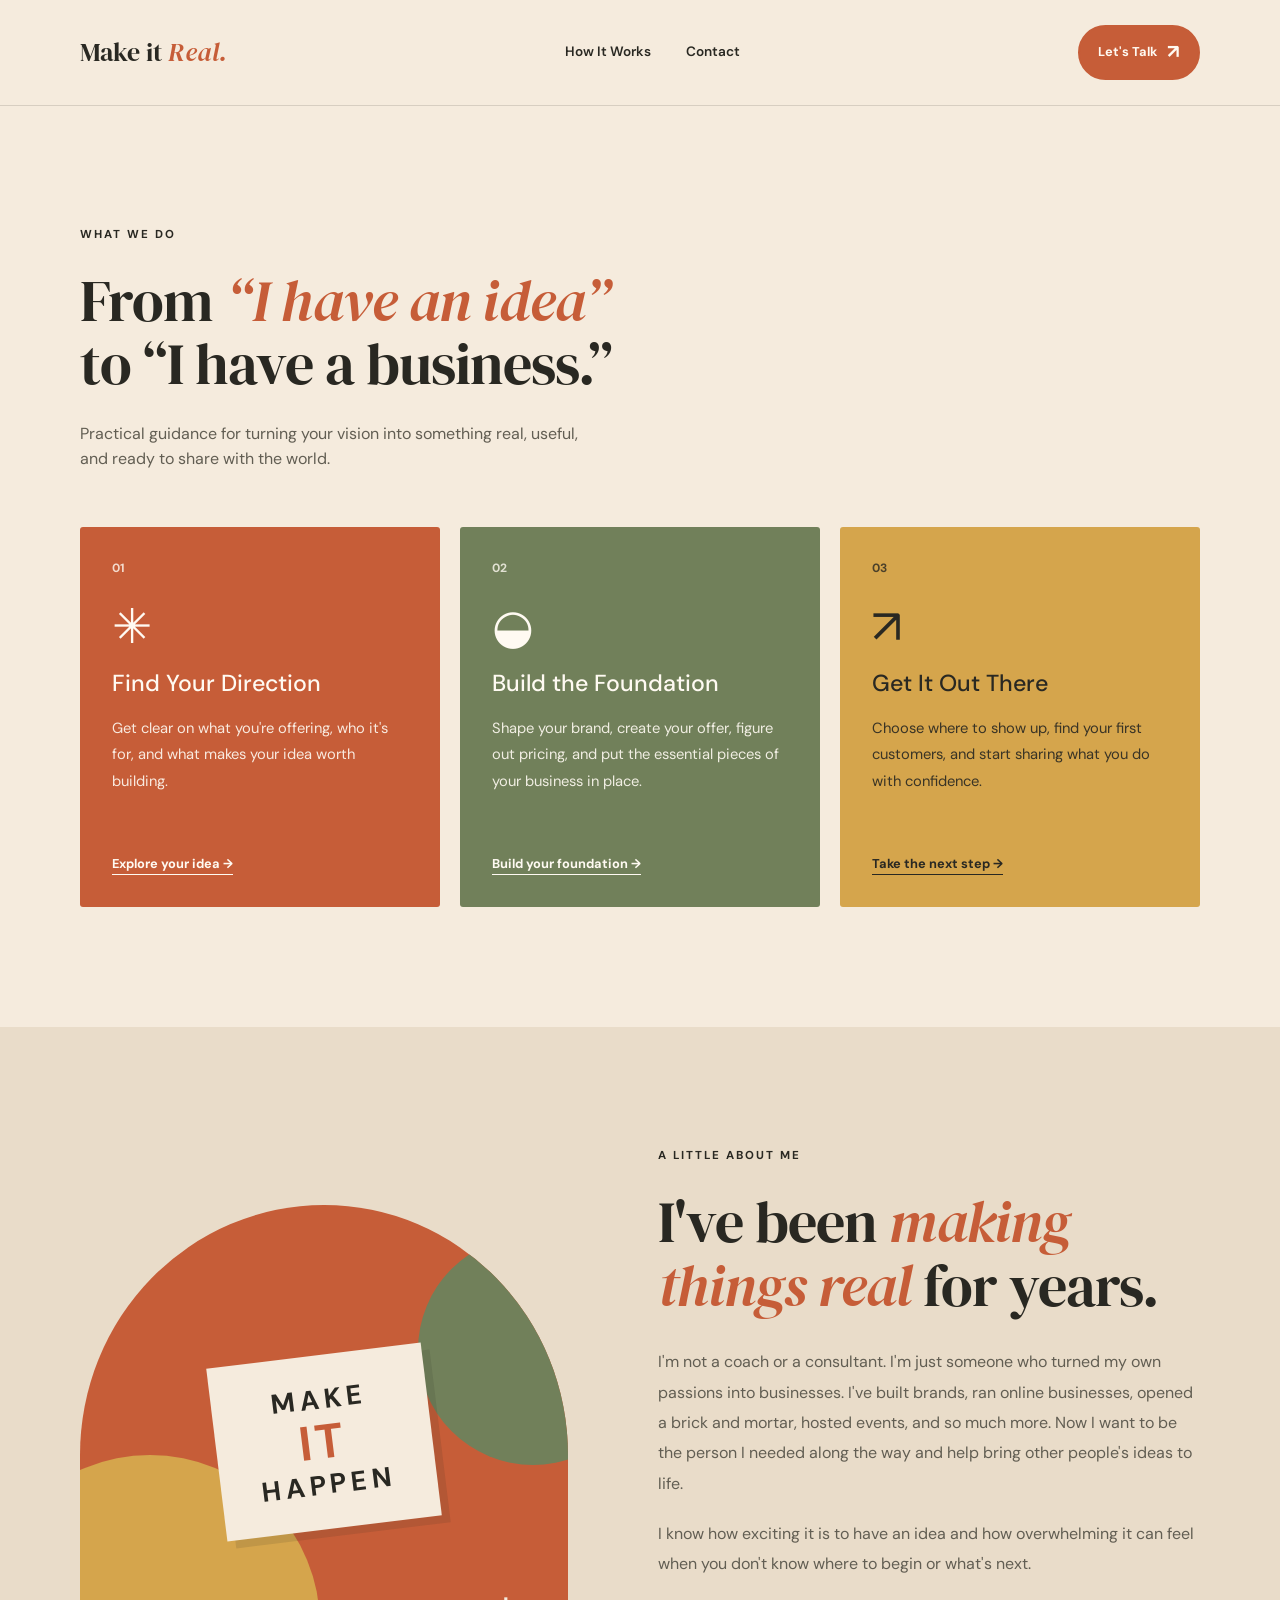
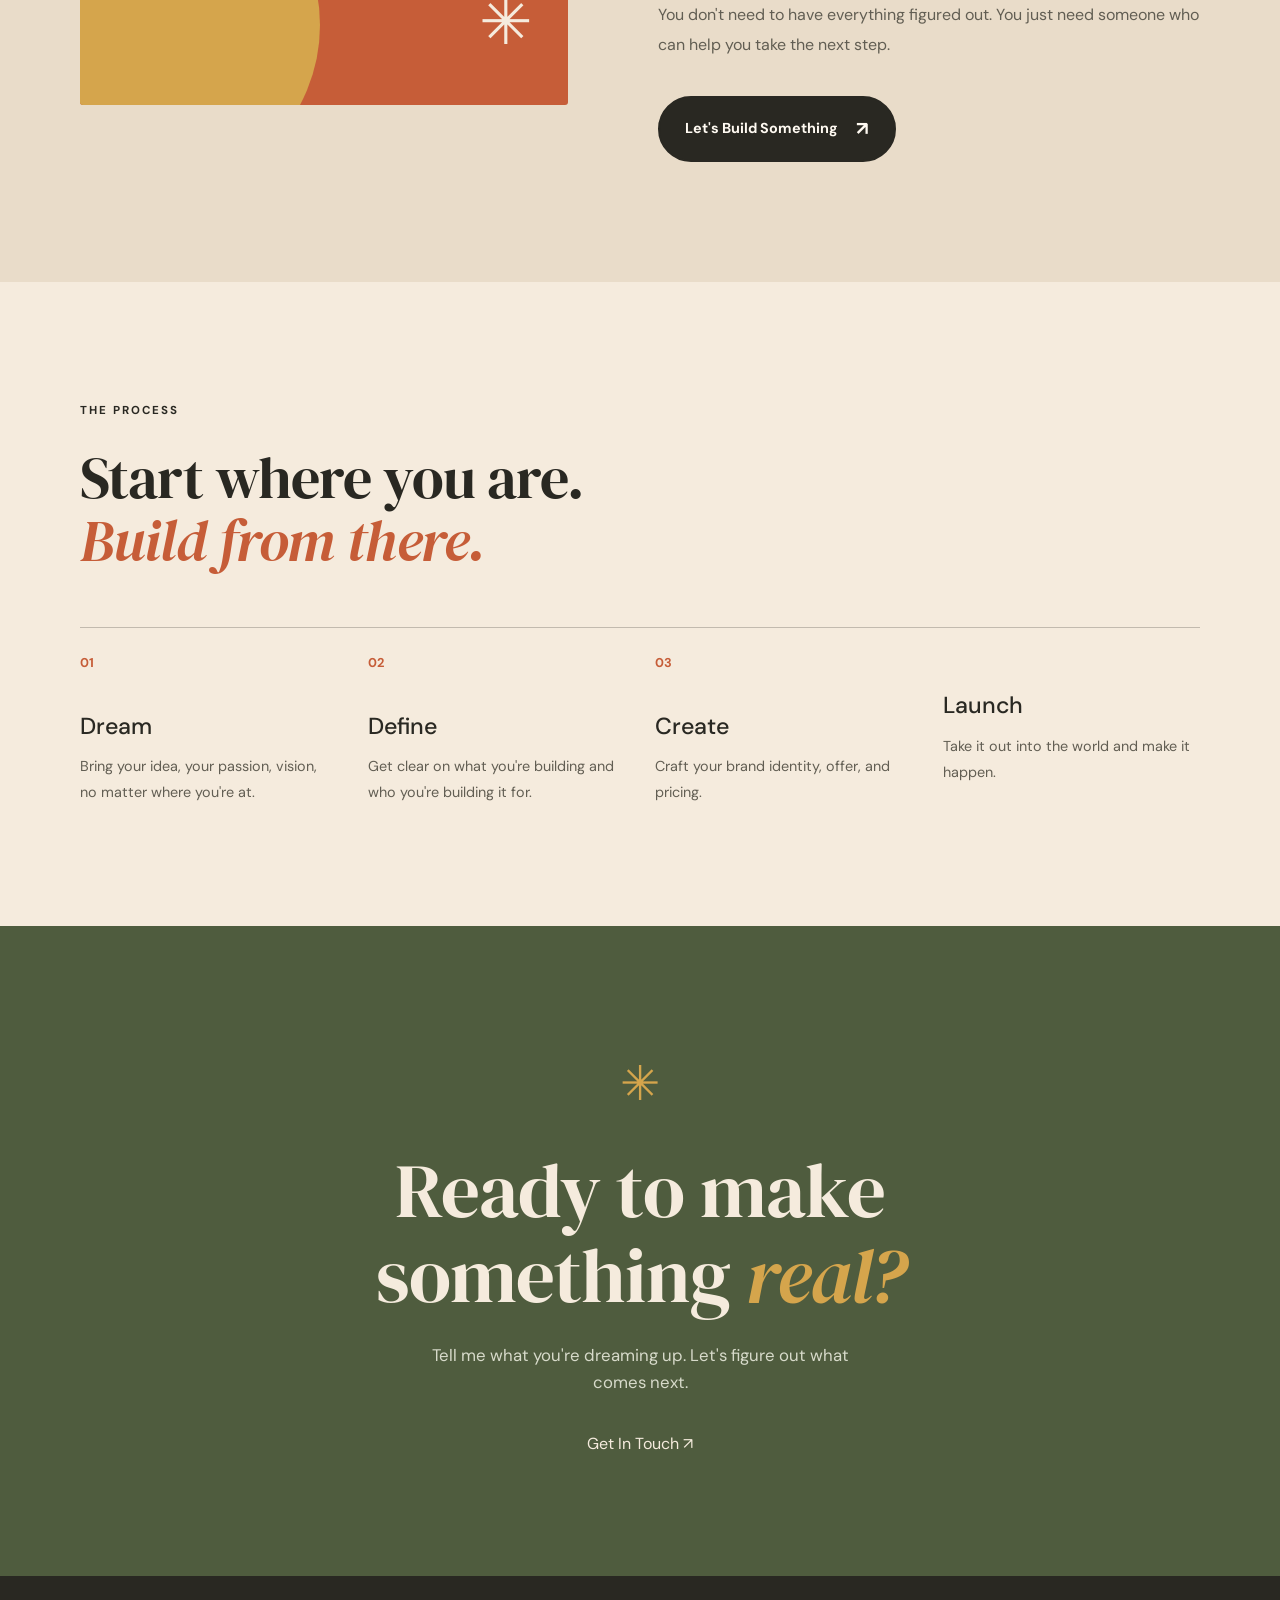
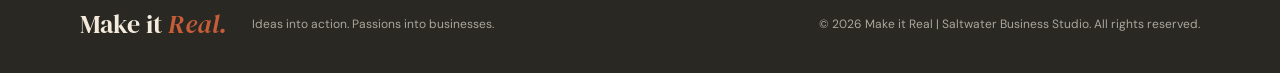
==== index.html @ bcbf2f55 "Add files via upload" ====
<!DOCTYPE html>
<html lang="en">
<head>
  <meta charset="UTF-8">
  <meta name="viewport" content="width=device-width, initial-scale=1.0">

  <title>Make it Real | Turn Your Idea Into a Business</title>

  <meta name="description" content="Make it Real helps first-time entrepreneurs turn their ideas, skills, and passions into real businesses.">

  <link rel="preconnect" href="https://fonts.googleapis.com">
  <link rel="preconnect" href="https://fonts.gstatic.com" crossorigin>

  <link href="https://fonts.googleapis.com/css2?family=DM+Sans:wght@400;500;600;700&family=DM+Serif+Display:ital@0;1&display=swap" rel="stylesheet">

  <link rel="stylesheet" href="style.css">
</head>

<body>

  <!-- Navigation -->
  <header class="site-header">
    <div class="container nav">

      <a href="#" class="logo">
        Make it <span>Real.</span>
      </a>

      <nav class="nav-links">
        <a href="#how-it-works">How It Works</a>
        <a href="quiz.html">Contact</a>
      </nav>

      <a href="quiz.html" class="button button-small">
        Let's Talk <span>↗</span>
      </a>

    </div>
  </header>


  <main>

    <!-- Hero 
    <section class="hero">
      <div class="container hero-grid">

        <div class="hero-copy">

          <div class="eyebrow">
            <span class="eyebrow-dot"></span>
            Your idea. Your business. Your next chapter.
          </div>

          <h1>
            You have the
            <em>idea.</em>
            <br>
            Let's make it real.
          </h1>

          <p class="hero-text">
            Turn your skills, passions, and big ideas into a real business
            with clarity, confidence, and a plan you can actually follow.
          </p>

          <div class="hero-buttons">
            <a href="quiz.html" class="button">
              Start Making It Real <span>↗</span>
            </a>

            <a href="#how-it-works" class="text-link">
              See how it works <span>→</span>
            </a>
          </div>

        </div>


        -- Hero graphic --
        <div class="hero-art">

          <div class="art-circle art-circle-large"></div>
          <div class="art-circle art-circle-small"></div>

          <div class="art-card art-card-top">
            <span class="art-label">IDEA</span>
            <span class="art-symbol">✳</span>
          </div>

          <div class="art-main">

            <div class="art-sun"></div>

            <div class="art-plant">
              <span class="stem"></span>
              <span class="leaf leaf-one"></span>
              <span class="leaf leaf-two"></span>
              <span class="leaf leaf-three"></span>
              <span class="leaf leaf-four"></span>
            </div>

            <div class="art-words">
              <span>MAKE</span>
              <strong>IT</strong>
              <span>REAL</span>
            </div>

            <div class="art-ground"></div>

          </div>

          <div class="art-card art-card-bottom">
            <span>SKILL</span>
            <span>✳</span>
            <span>PASSION</span>
          </div>

        </div>

      </div>
    </section>


    -- Intro --
    <section class="intro-section">
      <div class="container intro-grid">

        <div class="section-tag">THE STARTING POINT</div>

        <div class="intro-content">

          <h2>
            You don't need
            <span>another dream.</span>
            You need a way to build it.
          </h2>

          <p>
            Maybe you've been sitting on an idea for years. Maybe you have
            a skill people keep telling you to turn into a business.
            Or maybe you're just ready to stop wondering what could happen
            if you actually went for it.
          </p>

          <p>
            Make it Real is here to help you take that first step.
            And the next one, and the one after that.
          </p>

        </div>

      </div>
    </section>-->


    <!-- Services -->
    <section class="services-section" id="how-it-works">

      <div class="container">

        <div class="section-heading">
          <div class="section-tag">WHAT WE DO</div>

          <h2>
            From <em>“I have an idea”</em>
            <br>
            to “I have a business.”
          </h2>

          <p>
            Practical guidance for turning your vision into something
            real, useful, and ready to share with the world.
          </p>
        </div>


        <div class="service-grid">

          <article class="service-card service-card-orange">
            <div class="service-number">01</div>
            <div class="service-icon">✳</div>

            <h3>Find Your Direction</h3>

            <p>
              Get clear on what you're offering, who it's for, and
              what makes your idea worth building.
            </p>

            <a href="quiz.html" class="card-link">Explore your idea →</a>
          </article>


          <article class="service-card service-card-green">
            <div class="service-number">02</div>
            <div class="service-icon">◒</div>

            <h3>Build the Foundation</h3>

            <p>
              Shape your brand, create your offer, figure out pricing,
              and put the essential pieces of your business in place.
            </p>

            <a href="quiz.html" class="card-link">Build your foundation →</a>
          </article>


          <article class="service-card service-card-mustard">
            <div class="service-number">03</div>
            <div class="service-icon">↗</div>

            <h3>Get It Out There</h3>

            <p>
              Choose where to show up, find your first customers,
              and start sharing what you do with confidence.
            </p>

            <a href="quiz.html" class="card-link">Take the next step →</a>
          </article>

        </div>

      </div>

    </section>


    <!-- About -->
    <section class="about-section" id="about">

      <div class="container about-grid">

        <div class="about-art">

          <div class="about-shape about-shape-one"></div>
          <div class="about-shape about-shape-two"></div>

          <div class="about-note">
            <span>MAKE</span>
            <span>IT</span>
            <span>HAPPEN</span>
          </div>

          <div class="about-star">✳</div>

        </div>


        <div class="about-content">

          <div class="section-tag"> A LITTLE ABOUT ME</div>

          <h2>
            I've been
            <em>making things real</em>
            for years.
          </h2>

          <p>
            I'm not a coach or a consultant. I'm just someone who 
            turned my own passions into businesses. I've built brands, ran online businesses,
            opened a brick and mortar, hosted events, and so much more. 
            Now I want to be the person I needed along the way and help bring other people's
            ideas to life.
        
          </p>

          <p>
            I know how exciting it is to have an idea and how
            overwhelming it can feel when you don't know where to begin or what's next.
        
          </p>

          <p>
            You don't need to have everything figured out.
            You just need someone who can help you take the next step.
          </p>

          <a href="quiz.html" class="button button-dark">
            Let's Build Something <span>↗</span>
          </a>

        </div>

      </div>

    </section>


    <!-- Process -->
    <section class="process-section">

      <div class="container">

        <div class="section-heading process-heading">

          <div class="section-tag">THE PROCESS</div>

          <h2>
            Start where you are.
            <br>
            <em>Build from there.</em>
          </h2>

        </div>


        <div class="process-grid">

          <div class="process-item">
            <span class="process-number">01</span>
            <h3>Dream</h3>
            <p>Bring your idea, your passion, vision, no matter where you're at.</p>
          </div>

          <div class="process-item">
            <span class="process-number">02</span>
            <h3>Define</h3>
            <p>Get clear on what you're building and who you're building it for.</p>
          </div>

          <div class="process-item">
            <span class="process-number">03</span>
            <h3>Create</h3>
            <p>Craft your brand identity, offer, and pricing.</p>
          </div>

          <div class="process-item">
            <span class="process-number"></span>
            <h3>Launch</h3>
            <p>Take it out into the world and make it happen.</p>
          </div>

        </div>

      </div>

    </section>


    <!-- CTA -->
    <section class="cta-section" id="contact">

      <div class="container cta-inner">

        <div class="cta-star">✳</div>



        <h2>
          Ready to make
          <br>
          something <em>real?</em>
        </h2>

        <p>
          Tell me what you're dreaming up.
          Let's figure out what comes next.
        </p>

        <a href="quiz.html">
          Get In Touch <span>↗</span>
        </a>

      </div>

    </section>

  </main>


  <!-- Footer -->
  <footer class="site-footer">

    <div class="container footer-inner">

      <a href="#" class="logo">
        Make it <span>Real.</span>
      </a>

      <p>Ideas into action. Passions into businesses.</p>

      <p class="footer-copy">© 2026 Make it Real | Saltwater Business Studio. All rights reserved.</p>

    </div>

  </footer>


</body>
</html>
---- style.css ----
/* =========================================
   MAKE IT REAL
   Retro Modern / 70s Inspired
   ========================================= */


/* ---------- RESET ---------- */

* {
  margin: 0;
  padding: 0;
  box-sizing: border-box;
}

html {
  scroll-behavior: smooth;
}

body {
  background: #f5ebdd;
  color: #292822;
  font-family: "DM Sans", sans-serif;
  line-height: 1.6;
}

img {
  max-width: 100%;
  display: block;
}

a {
  color: inherit;
  text-decoration: none;
}

.container {
  width: min(1120px, 90%);
  margin: 0 auto;
}


/* ---------- COLORS ---------- */

:root {
  --cream: #f5ebdd;
  --cream-dark: #e9dcc9;
  --orange: #c65d38;
  --orange-dark: #9e4329;
  --olive: #71805a;
  --olive-dark: #4f5c3e;
  --mustard: #d5a54c;
  --charcoal: #292822;
  --white: #fffaf2;
}


/* ---------- TYPOGRAPHY ---------- */

h1,
h2,
h3 {
  line-height: 1.1;
  font-weight: 500;
}

h1,
h2 {
  font-family: "DM Serif Display", Georgia, serif;
}

h1 {
  font-size: clamp(3.2rem, 6vw, 5.6rem);
  letter-spacing: -2px;
}

h2 {
  font-size: clamp(2.5rem, 4.5vw, 4.2rem);
  letter-spacing: -1px;
}

h3 {
  font-size: 1.45rem;
}

em {
  color: var(--orange);
  font-style: italic;
}

p {
  font-size: 1rem;
}

.section-tag {
  font-size: 0.72rem;
  font-weight: 700;
  letter-spacing: 2px;
  text-transform: uppercase;
}


/* ---------- BUTTONS ---------- */

.button {
  display: inline-flex;
  align-items: center;
  justify-content: center;
  gap: 18px;
  padding: 16px 25px;
  background: var(--orange);
  color: var(--white);
  border: 2px solid var(--orange);
  border-radius: 100px;
  font-size: 0.9rem;
  font-weight: 700;
  transition: all 0.25s ease;
}

.button span {
  font-size: 1.2rem;
}

.button:hover {
  background: var(--orange-dark);
  border-color: var(--orange-dark);
  transform: translateY(-2px);
}

.button-small {
  padding: 10px 18px;
  gap: 10px;
  font-size: 0.8rem;
}

.button-dark {
  background: var(--charcoal);
  border-color: var(--charcoal);
}

.button-dark:hover {
  background: var(--olive-dark);
  border-color: var(--olive-dark);
}

.button-light {
  background: var(--cream);
  border-color: var(--cream);
  color: var(--charcoal);
}

.button-light:hover {
  background: var(--white);
  border-color: var(--white);
}

.text-link {
  display: inline-flex;
  gap: 10px;
  align-items: center;
  font-size: 0.9rem;
  font-weight: 700;
  border-bottom: 1px solid var(--charcoal);
  padding-bottom: 3px;
}

.text-link span {
  transition: transform 0.2s ease;
}

.text-link:hover span {
  transform: translateX(5px);
}


/* ---------- NAVIGATION ---------- */

.site-header {
  padding: 25px 0;
  border-bottom: 1px solid rgba(41, 40, 34, 0.15);
}

.nav {
  display: flex;
  align-items: center;
  justify-content: space-between;
  gap: 25px;
}

.logo {
  font-family: "DM Serif Display", Georgia, serif;
  font-size: 1.65rem;
  line-height: 1;
  white-space: nowrap;
}

.logo span {
  color: var(--orange);
  font-style: italic;
}

.nav-links {
  display: flex;
  gap: 35px;
  font-size: 0.85rem;
  font-weight: 600;
}

.nav-links a {
  transition: color 0.2s ease;
}

.nav-links a:hover {
  color: var(--orange);
}


/* ---------- HERO ---------- */

.hero {
  padding: 90px 0 100px;
  overflow: hidden;
}

.hero-grid {
  display: grid;
  grid-template-columns: 1fr 0.85fr;
  align-items: center;
  gap: 60px;
}

.eyebrow {
  display: flex;
  align-items: center;
  gap: 10px;
  margin-bottom: 25px;
  font-size: 0.72rem;
  font-weight: 700;
  letter-spacing: 0.7px;
  text-transform: uppercase;
}

.eyebrow-dot {
  width: 9px;
  height: 9px;
  background: var(--orange);
  border-radius: 50%;
}

.hero h1 {
  max-width: 650px;
  margin-bottom: 28px;
}

.hero-text {
  max-width: 470px;
  font-size: 1.1rem;
  line-height: 1.8;
  color: #625e53;
  margin-bottom: 35px;
}

.hero-buttons {
  display: flex;
  align-items: center;
  gap: 25px;
  flex-wrap: wrap;
}


/* ---------- HERO ART ---------- */

.hero-art {
  position: relative;
  min-height: 500px;
  display: flex;
  align-items: center;
  justify-content: center;
}

.art-main {
  position: relative;
  width: 330px;
  height: 390px;
  background: var(--olive);
  border-radius: 165px 165px 12px 12px;
  overflow: hidden;
  z-index: 2;
  box-shadow: 10px 12px 0 rgba(41, 40, 34, 0.06);
}

.art-sun {
  position: absolute;
  width: 185px;
  height: 185px;
  border-radius: 50%;
  background: var(--mustard);
  top: 45px;
  left: 75px;
}

.art-plant {
  position: absolute;
  bottom: 70px;
  left: 50%;
  width: 140px;
  height: 170px;
  transform: translateX(-50%);
}

.stem {
  position: absolute;
  width: 5px;
  height: 170px;
  background: var(--charcoal);
  left: 68px;
  bottom: 0;
  transform: rotate(-5deg);
}

.leaf {
  position: absolute;
  width: 75px;
  height: 40px;
  background: var(--charcoal);
  border-radius: 100% 0 100% 0;
}

.leaf-one {
  left: 65px;
  top: 65px;
  transform: rotate(-35deg);
}

.leaf-two {
  left: 5px;
  top: 85px;
  transform: rotate(25deg);
}

.leaf-three {
  left: 65px;
  top: 5px;
  transform: rotate(-45deg);
}

.leaf-four {
  left: 15px;
  top: 30px;
  transform: rotate(30deg);
}

.art-words {
  position: absolute;
  z-index: 3;
  bottom: 30px;
  left: 0;
  width: 100%;
  display: flex;
  flex-direction: column;
  align-items: center;
  font-family: "DM Sans", sans-serif;
  font-size: 1.5rem;
  line-height: 1.05;
  letter-spacing: 7px;
  font-weight: 700;
  color: var(--cream);
}

.art-words strong {
  font-size: 3.2rem;
  letter-spacing: 2px;
  font-weight: 700;
}

.art-ground {
  position: absolute;
  bottom: 0;
  left: 0;
  width: 100%;
  height: 25px;
  background: var(--orange);
}

.art-circle {
  position: absolute;
  border-radius: 50%;
}

.art-circle-large {
  width: 430px;
  height: 430px;
  border: 1px solid rgba(41, 40, 34, 0.2);
  top: 20px;
  left: 50%;
  transform: translateX(-50%);
}

.art-circle-small {
  width: 50px;
  height: 50px;
  background: var(--orange);
  right: 10px;
  top: 70px;
  z-index: 4;
}

.art-card {
  position: absolute;
  z-index: 5;
  background: var(--cream);
  border: 1px solid rgba(41, 40, 34, 0.2);
  padding: 14px 18px;
  font-size: 0.65rem;
  font-weight: 700;
  letter-spacing: 2px;
  display: flex;
  gap: 25px;
  align-items: center;
  box-shadow: 5px 5px 0 rgba(41, 40, 34, 0.08);
}

.art-card-top {
  top: 40px;
  left: 0;
  transform: rotate(-8deg);
}

.art-card-bottom {
  bottom: 30px;
  right: -10px;
  transform: rotate(7deg);
  gap: 14px;
}

.art-symbol {
  font-size: 1.1rem;
  color: var(--orange);
}


/* ---------- INTRO ---------- */

.intro-section {
  padding: 110px 0;
  background: var(--cream-dark);
}

.intro-grid {
  display: grid;
  grid-template-columns: 0.65fr 1fr;
  gap: 70px;
}

.intro-content {
  max-width: 700px;
}

.intro-content h2 {
  margin-bottom: 35px;
}

.intro-content h2 span {
  color: var(--olive-dark);
  font-style: italic;
}

.intro-content p {
  max-width: 590px;
  margin-bottom: 20px;
  color: #625e53;
  line-height: 1.9;
}


/* ---------- SERVICES ---------- */

.services-section {
  padding: 120px 0;
}

.section-heading {
  max-width: 680px;
  margin-bottom: 55px;
}

.section-heading .section-tag {
  margin-bottom: 25px;
}

.section-heading h2 {
  margin-bottom: 25px;
}

.section-heading p {
  color: #625e53;
  max-width: 500px;
}

.service-grid {
  display: grid;
  grid-template-columns: repeat(3, 1fr);
  gap: 20px;
}

.service-card {
  padding: 32px;
  min-height: 380px;
  display: flex;
  flex-direction: column;
  border-radius: 3px;
}

.service-card-orange {
  background: var(--orange);
  color: var(--white);
}

.service-card-green {
  background: var(--olive);
  color: var(--white);
}

.service-card-mustard {
  background: var(--mustard);
  color: var(--charcoal);
}

.service-number {
  font-size: 0.75rem;
  font-weight: 700;
  opacity: 0.8;
}

.service-icon {
  font-size: 3rem;
  margin: 25px 0 20px;
  line-height: 1;
}

.service-card h3 {
  margin-bottom: 18px;
}

.service-card p {
  font-size: 0.92rem;
  line-height: 1.8;
  opacity: 0.9;
}

.card-link {
  margin-top: auto;
  padding-top: 30px;
  font-size: 0.8rem;
  font-weight: 700;
  border-bottom: 1px solid currentColor;
  width: fit-content;
}


/* ---------- ABOUT ---------- */

.about-section {
  padding: 120px 0;
  background: var(--cream-dark);
}

.about-grid {
  display: grid;
  grid-template-columns: 0.9fr 1fr;
  align-items: center;
  gap: 90px;
}

.about-art {
  position: relative;
  height: 500px;
  background: var(--orange);
  overflow: hidden;
  border-radius: 50% 50% 3px 3px;
}

.about-shape {
  position: absolute;
  border-radius: 50%;
}

.about-shape-one {
  width: 340px;
  height: 340px;
  background: var(--mustard);
  left: -100px;
  bottom: -90px;
}

.about-shape-two {
  width: 230px;
  height: 230px;
  background: var(--olive);
  right: -80px;
  top: 30px;
}

.about-note {
  position: absolute;
  z-index: 2;
  top: 150px;
  left: 50%;
  transform: translateX(-50%) rotate(-7deg);
  display: flex;
  flex-direction: column;
  align-items: center;
  background: var(--cream);
  padding: 28px 40px;
  color: var(--charcoal);
  font-weight: 700;
  font-size: 1.7rem;
  letter-spacing: 5px;
  line-height: 1.15;
  box-shadow: 8px 8px 0 rgba(41, 40, 34, 0.12);
}

.about-note span:nth-child(2) {
  color: var(--orange);
  font-size: 3rem;
}

.about-star {
  position: absolute;
  bottom: 30px;
  right: 35px;
  font-size: 4rem;
  color: var(--cream);
}

.about-content h2 {
  margin: 25px 0 30px;
}

.about-content p {
  color: #625e53;
  margin-bottom: 20px;
  line-height: 1.9;
}

.about-content .button {
  margin-top: 15px;
}


/* ---------- PROCESS ---------- */

.process-section {
  padding: 120px 0;
}

.process-heading {
  max-width: 750px;
}

.process-grid {
  display: grid;
  grid-template-columns: repeat(4, 1fr);
  gap: 30px;
  border-top: 1px solid rgba(41, 40, 34, 0.25);
}

.process-item {
  padding-top: 25px;
}

.process-number {
  display: block;
  font-size: 0.8rem;
  color: var(--orange);
  font-weight: 700;
  margin-bottom: 40px;
}

.process-item h3 {
  margin-bottom: 15px;
}

.process-item p {
  color: #625e53;
  font-size: 0.9rem;
  line-height: 1.8;
}


/* ---------- CTA ---------- */

.cta-section {
  background: var(--olive-dark);
  color: var(--cream);
  padding: 120px 0;
  text-align: center;
}

.cta-inner {
  display: flex;
  flex-direction: column;
  align-items: center;
}

.cta-star {
  color: var(--mustard);
  font-size: 3rem;
  margin-bottom: 25px;
}

.cta-tag {
  margin-bottom: 25px;
}

.cta-section h2 {
  font-size: clamp(3rem, 6vw, 5.5rem);
  margin-bottom: 25px;
}

.cta-section h2 em {
  color: var(--mustard);
}

.cta-section p {
  max-width: 430px;
  margin-bottom: 35px;
  color: #d7daca;
  font-size: 1.05rem;
}


/* ---------- FOOTER ---------- */

.site-footer {
  background: var(--charcoal);
  color: var(--cream);
  padding: 35px 0;
}

.footer-inner {
  display: flex;
  align-items: center;
  justify-content: space-between;
  gap: 25px;
  flex-wrap: wrap;
}

.footer-inner p {
  font-size: 0.75rem;
  color: #aaa79d;
}

.footer-copy {
  margin-left: auto;
}


/* ---------- RESPONSIVE ---------- */

@media (max-width: 900px) {

  .hero-grid {
    grid-template-columns: 1fr;
    gap: 50px;
  }

  .hero-copy {
    max-width: 650px;
  }

  .hero-art {
    max-width: 550px;
    width: 100%;
    margin: 0 auto;
  }

  .intro-grid {
    grid-template-columns: 1fr;
    gap: 30px;
  }

  .service-grid {
    grid-template-columns: 1fr;
  }

  .service-card {
    min-height: 300px;
  }

  .about-grid {
    grid-template-columns: 1fr;
    gap: 55px;
  }

  .about-art {
    max-width: 500px;
    width: 100%;
  }

  .process-grid {
    grid-template-columns: repeat(2, 1fr);
    row-gap: 50px;
  }

}

@media (max-width: 600px) {

  .container {
    width: 88%;
  }

  .site-header {
    padding: 20px 0;
  }

  .nav-links {
    display: none;
  }

  .nav .button {
    padding: 10px 15px;
  }

  .hero {
    padding: 65px 0 70px;
  }

  h1 {
    font-size: clamp(3rem, 13vw, 4.5rem);
    letter-spacing: -1px;
  }

  h2 {
    font-size: 2.8rem;
  }

  .hero-text {
    font-size: 1rem;
  }

  .hero-art {
    min-height: 390px;
    transform: scale(0.85);
    transform-origin: center;
    margin: -25px auto;
  }

  .art-main {
    width: 290px;
    height: 350px;
  }

  .art-circle-large {
    width: 370px;
    height: 370px;
  }

  .art-card-bottom {
    right: -15px;
  }

  .intro-section,
  .services-section,
  .about-section,
  .process-section,
  .cta-section {
    padding: 75px 0;
  }

  .service-card {
    min-height: 330px;
    padding: 28px;
  }

  .about-art {
    height: 400px;
  }

  .about-note {
    font-size: 1.4rem;
  }

  .about-note span:nth-child(2) {
    font-size: 2.5rem;
  }

  .process-grid {
    grid-template-columns: 1fr;
    gap: 0;
  }

  .process-item {
    padding: 25px 0;
    border-bottom: 1px solid rgba(41, 40, 34, 0.2);
  }

  .process-number {
    margin-bottom: 20px;
  }

  .cta-section h2 {
    font-size: 3.2rem;
  }

  .footer-inner {
    flex-direction: column;
    align-items: flex-start;
  }

  .footer-copy {
    margin-left: 0;
  }

}/* =========================================
   BUSINESS DISCOVERY / QUIZ
   ========================================= */

.discovery-section {
  background: var(--cream);
  padding: 130px 0;
  position: relative;
  overflow: hidden;
}

/* Decorative background circle */

.discovery-section::before {
  content: "";
  position: absolute;
  width: 500px;
  height: 500px;
  border: 1px solid rgba(41, 40, 34, 0.1);
  border-radius: 50%;
  top: 80px;
  right: -250px;
  pointer-events: none;
}

.discovery-container {
  position: relative;
  z-index: 1;
}

/* ---------- INTRO ---------- */

.discovery-intro {
  max-width: 720px;
  margin: 0 auto 80px;
  text-align: center;
}

.discovery-intro .section-tag {
  margin-bottom: 25px;
}

.discovery-intro h2 {
  font-size: clamp(3rem, 6vw, 5rem);
  margin-bottom: 25px;
}

.discovery-intro h2 em {
  color: var(--orange);
}

.discovery-intro > p {
  max-width: 600px;
  margin: 0 auto;
  color: #625e53;
  line-height: 1.9;
  font-size: 1.05rem;
}

.discovery-note {
  display: inline-flex;
  align-items: center;
  gap: 10px;
  margin-top: 28px;
  padding: 9px 16px;
  background: var(--cream-dark);
  border-radius: 100px;
  font-size: 0.72rem;
  font-weight: 700;
  letter-spacing: 0.5px;
}

.note-star {
  color: var(--orange);
  font-size: 1rem;
}


/* ---------- FORM ---------- */

.discovery-form {
  max-width: 900px;
  margin: 0 auto;
}


/* ---------- QUESTION BLOCK ---------- */

.question-block {
  position: relative;
  display: grid;
  grid-template-columns: 65px 1fr;
  gap: 30px;
  padding: 55px 0;
  border-top: 1px solid rgba(41, 40, 34, 0.16);
}

.question-block-alt {
  background: transparent;
}

.question-number {
  width: 44px;
  height: 44px;
  display: flex;
  align-items: center;
  justify-content: center;
  border: 1px solid rgba(41, 40, 34, 0.25);
  border-radius: 50%;
  font-size: 0.7rem;
  font-weight: 700;
  color: var(--orange);
}

.question-content {
  max-width: 760px;
}

.question-title {
  display: block;
  font-family: "DM Serif Display", Georgia, serif;
  font-size: clamp(1.8rem, 3vw, 2.5rem);
  line-height: 1.15;
  margin-bottom: 9px;
}

.question-subtitle {
  color: #777268;
  font-size: 0.88rem;
  margin-bottom: 27px;
}


/* ---------- CHOICE CARDS ---------- */

.choice-grid {
  display: grid;
  grid-template-columns: repeat(3, 1fr);
  gap: 12px;
}

.choice-card {
  position: relative;
  display: flex;
  flex-direction: column;
  align-items: flex-start;
  justify-content: space-between;
  min-height: 135px;
  padding: 18px;
  background: var(--white);
  border: 1px solid rgba(41, 40, 34, 0.15);
  cursor: pointer;
  transition:
    transform 0.2s ease,
    border-color 0.2s ease,
    background 0.2s ease,
    box-shadow 0.2s ease;
}

.choice-card:hover {
  transform: translateY(-3px);
  border-color: var(--orange);
  box-shadow: 4px 5px 0 rgba(41, 40, 34, 0.08);
}

.choice-card input {
  position: absolute;
  opacity: 0;
  pointer-events: none;
}

.choice-card:has(input:checked) {
  background: var(--orange);
  border-color: var(--orange);
  color: var(--white);
  transform: translateY(-3px);
  box-shadow: 5px 6px 0 rgba(41, 40, 34, 0.12);
}

.choice-icon {
  font-size: 1.6rem;
  color: var(--orange);
  line-height: 1;
}

.choice-card:has(input:checked) .choice-icon {
  color: var(--cream);
}

.choice-text {
  font-size: 0.85rem;
  font-weight: 700;
  line-height: 1.3;
}


/* ---------- TEXT INPUTS ---------- */

.discovery-input,
.discovery-textarea {
  width: 100%;
  border: none;
  border-bottom: 2px solid rgba(41, 40, 34, 0.25);
  background: transparent;
  color: var(--charcoal);
  font-family: "DM Sans", sans-serif;
  font-size: 1rem;
  outline: none;
  transition: border-color 0.2s ease;
}

.discovery-input {
  padding: 15px 2px;
}

.discovery-textarea {
  resize: vertical;
  min-height: 150px;
  padding: 18px 20px;
  background: var(--white);
  border: 1px solid rgba(41, 40, 34, 0.15);
  line-height: 1.7;
}

.discovery-input:focus {
  border-color: var(--orange);
}

.discovery-textarea:focus {
  border-color: var(--orange);
  outline: none;
}

.discovery-input::placeholder,
.discovery-textarea::placeholder {
  color: #aaa398;
}


/* ---------- VISION QUESTION ---------- */

.vision-block {
  background: var(--olive-dark);
  color: var(--cream);
  padding: 55px 40px;
  margin: 25px -40px;
  border: none;
}

.vision-block .question-number {
  border-color: rgba(245, 235, 221, 0.4);
  color: var(--mustard);
}

.vision-block .question-subtitle {
  color: #d0d3c3;
}

.vision-block .discovery-textarea {
  background: rgba(245, 235, 221, 0.08);
  border-color: rgba(245, 235, 221, 0.25);
  color: var(--cream);
}

.vision-block .discovery-textarea::placeholder {
  color: #aeb2a0;
}

.vision-block .discovery-textarea:focus {
  border-color: var(--mustard);
}


/* ---------- STAGE OPTIONS ---------- */

.stage-options {
  display: flex;
  flex-wrap: wrap;
  gap: 10px;
}

.stage-option {
  position: relative;
  cursor: pointer;
}

.stage-option input {
  position: absolute;
  opacity: 0;
  pointer-events: none;
}

.stage-option span {
  display: block;
  padding: 13px 18px;
  background: var(--cream-dark);
  border: 1px solid transparent;
  border-radius: 100px;
  font-size: 0.8rem;
  font-weight: 600;
  transition: all 0.2s ease;
}

.stage-option:hover span {
  border-color: var(--orange);
}

.stage-option:has(input:checked) span {
  background: var(--orange);
  color: var(--white);
  border-color: var(--orange);
}


/* ---------- CHALLENGES ---------- */

.challenge-grid {
  display: grid;
  grid-template-columns: repeat(2, 1fr);
  gap: 10px;
}

.challenge-card {
  position: relative;
  cursor: pointer;
}

.challenge-card input {
  position: absolute;
  opacity: 0;
  pointer-events: none;
}

.challenge-card span {
  display: block;
  padding: 17px 18px;
  background: var(--cream-dark);
  border: 1px solid transparent;
  font-size: 0.82rem;
  font-weight: 600;
  transition: all 0.2s ease;
}

.challenge-card:hover span {
  border-color: var(--orange);
}

.challenge-card:has(input:checked) span {
  background: var(--mustard);
  border-color: var(--mustard);
  color: var(--charcoal);
}


/* ---------- FINAL QUESTION ---------- */

.final-question {
  padding-bottom: 75px;
}

.big-question {
  display: inline-block;
  margin: 8px 0 15px;
  padding: 9px 16px;
  background: var(--orange);
  color: var(--white);
  font-family: "DM Serif Display", Georgia, serif;
  font-size: clamp(1.5rem, 3vw, 2.3rem);
  transform: rotate(-1deg);
}


/* ---------- CONTACT BLOCK ---------- */

.contact-block {
  display: grid;
  grid-template-columns: 1fr 1fr;
  gap: 55px;
  padding: 55px 0;
  border-top: 1px solid rgba(41, 40, 34, 0.16);
  border-bottom: 1px solid rgba(41, 40, 34, 0.16);
}

.contact-copy h3 {
  font-family: "DM Serif Display", Georgia, serif;
  font-size: 2rem;
  margin: 12px 0 8px;
}

.contact-copy p {
  color: #777268;
  font-size: 0.88rem;
  max-width: 330px;
}

.contact-fields {
  display: flex;
  flex-direction: column;
  gap: 20px;
}


/* ---------- SUBMIT ---------- */

.discovery-submit {
  width: 100%;
  margin-top: 45px;
  padding: 23px 30px;
  display: flex;
  align-items: center;
  justify-content: space-between;
  border: none;
  background: var(--orange);
  color: var(--white);
  font-family: "DM Sans", sans-serif;
  font-size: 1rem;
  font-weight: 700;
  cursor: pointer;
  transition: all 0.25s ease;
}

.discovery-submit:hover {
  background: var(--orange-dark);
  padding-left: 35px;
  padding-right: 35px;
}

.submit-arrow {
  font-size: 1.5rem;
}

.form-footnote {
  text-align: center;
  color: #8a8479;
  font-size: 0.72rem;
  margin-top: 18px;
}


/* ---------- MOBILE ---------- */

@media (max-width: 700px) {

  .discovery-section {
    padding: 85px 0;
  }

  .discovery-intro {
    margin-bottom: 55px;
  }

  .question-block {
    grid-template-columns: 42px 1fr;
    gap: 18px;
    padding: 45px 0;
  }

  .question-number {
    width: 36px;
    height: 36px;
    font-size: 0.65rem;
  }

  .choice-grid {
    grid-template-columns: repeat(2, 1fr);
  }

  .choice-card {
    min-height: 115px;
    padding: 15px;
  }

  .vision-block {
    padding: 45px 20px;
    margin: 20px -20px;
  }

  .challenge-grid {
    grid-template-columns: 1fr;
  }

  .contact-block {
    grid-template-columns: 1fr;
    gap: 30px;
  }

  .big-question {
    font-size: 1.5rem;
  }

}

@media (max-width: 450px) {

  .choice-grid {
    grid-template-columns: 1fr;
  }

  .choice-card {
    min-height: 90px;
  }

  .question-block {
    grid-template-columns: 1fr;
    gap: 18px;
  }

  .question-number {
    width: 34px;
    height: 34px;
  }

  .stage-options {
    flex-direction: column;
    align-items: stretch;
  }

  .stage-option span {
    text-align: center;
  }

}
/* =========================================
   QUIZ PAGE
   ========================================= */

.quiz-page {
  background: var(--cream);
}

.quiz-hero {
  padding: 100px 0 85px;
  text-align: center;
  position: relative;
  overflow: hidden;
}

.quiz-hero::before {
  content: "";
  position: absolute;
  width: 420px;
  height: 420px;
  border: 1px solid rgba(41, 40, 34, 0.12);
  border-radius: 50%;
  top: -250px;
  left: -180px;
}

.quiz-hero::after {
  content: "✳";
  position: absolute;
  right: 9%;
  top: 90px;
  color: var(--mustard);
  font-size: 3rem;
}

.quiz-hero-inner {
  position: relative;
  z-index: 1;
  max-width: 760px;
}

.quiz-hero .section-tag {
  margin-bottom: 25px;
}

.quiz-hero h1 {
  font-size: clamp(3.5rem, 7vw, 6rem);
  margin-bottom: 25px;
}

.quiz-hero h1 em {
  color: var(--orange);
}

.quiz-hero p {
  max-width: 650px;
  margin: 0 auto;
  color: #625e53;
  font-size: 1.08rem;
  line-height: 1.9;
}

.quiz-note {
  display: inline-flex;
  align-items: center;
  gap: 10px;
  margin-top: 30px;
  padding: 10px 18px;
  background: var(--cream-dark);
  border-radius: 100px;
  color: #625e53;
  font-size: 0.75rem;
  font-weight: 600;
}

.quiz-note span {
  color: var(--orange);
  font-size: 1.1rem;
}

.quiz-discovery {
  padding-top: 30px;
}

.quiz-page .site-header {
  background: rgba(245, 235, 221, 0.9);
}

@media (max-width: 700px) {

  .quiz-hero {
    padding: 70px 0 55px;
  }

  .quiz-hero::after {
    right: 5%;
    top: 40px;
    font-size: 2rem;
  }

  .quiz-hero h1 {
    font-size: 3.5rem;
  }

}

.form-success {
  text-align: center;
  padding: 80px 30px;
  max-width: 650px;
  margin: 0 auto;
}

.success-star {
  color: var(--mustard);
  font-size: 3rem;
  margin-bottom: 20px;
}

.form-success h2 {
  font-size: clamp(2.5rem, 5vw, 4rem);
  margin: 15px 0 20px;
}

.form-success p {
  color: #625e53;
  font-size: 1.05rem;
  line-height: 1.8;
  max-width: 500px;
  margin: 0 auto;
}

.discovery-submit:disabled {
  opacity: 0.7;
  cursor: wait;
}
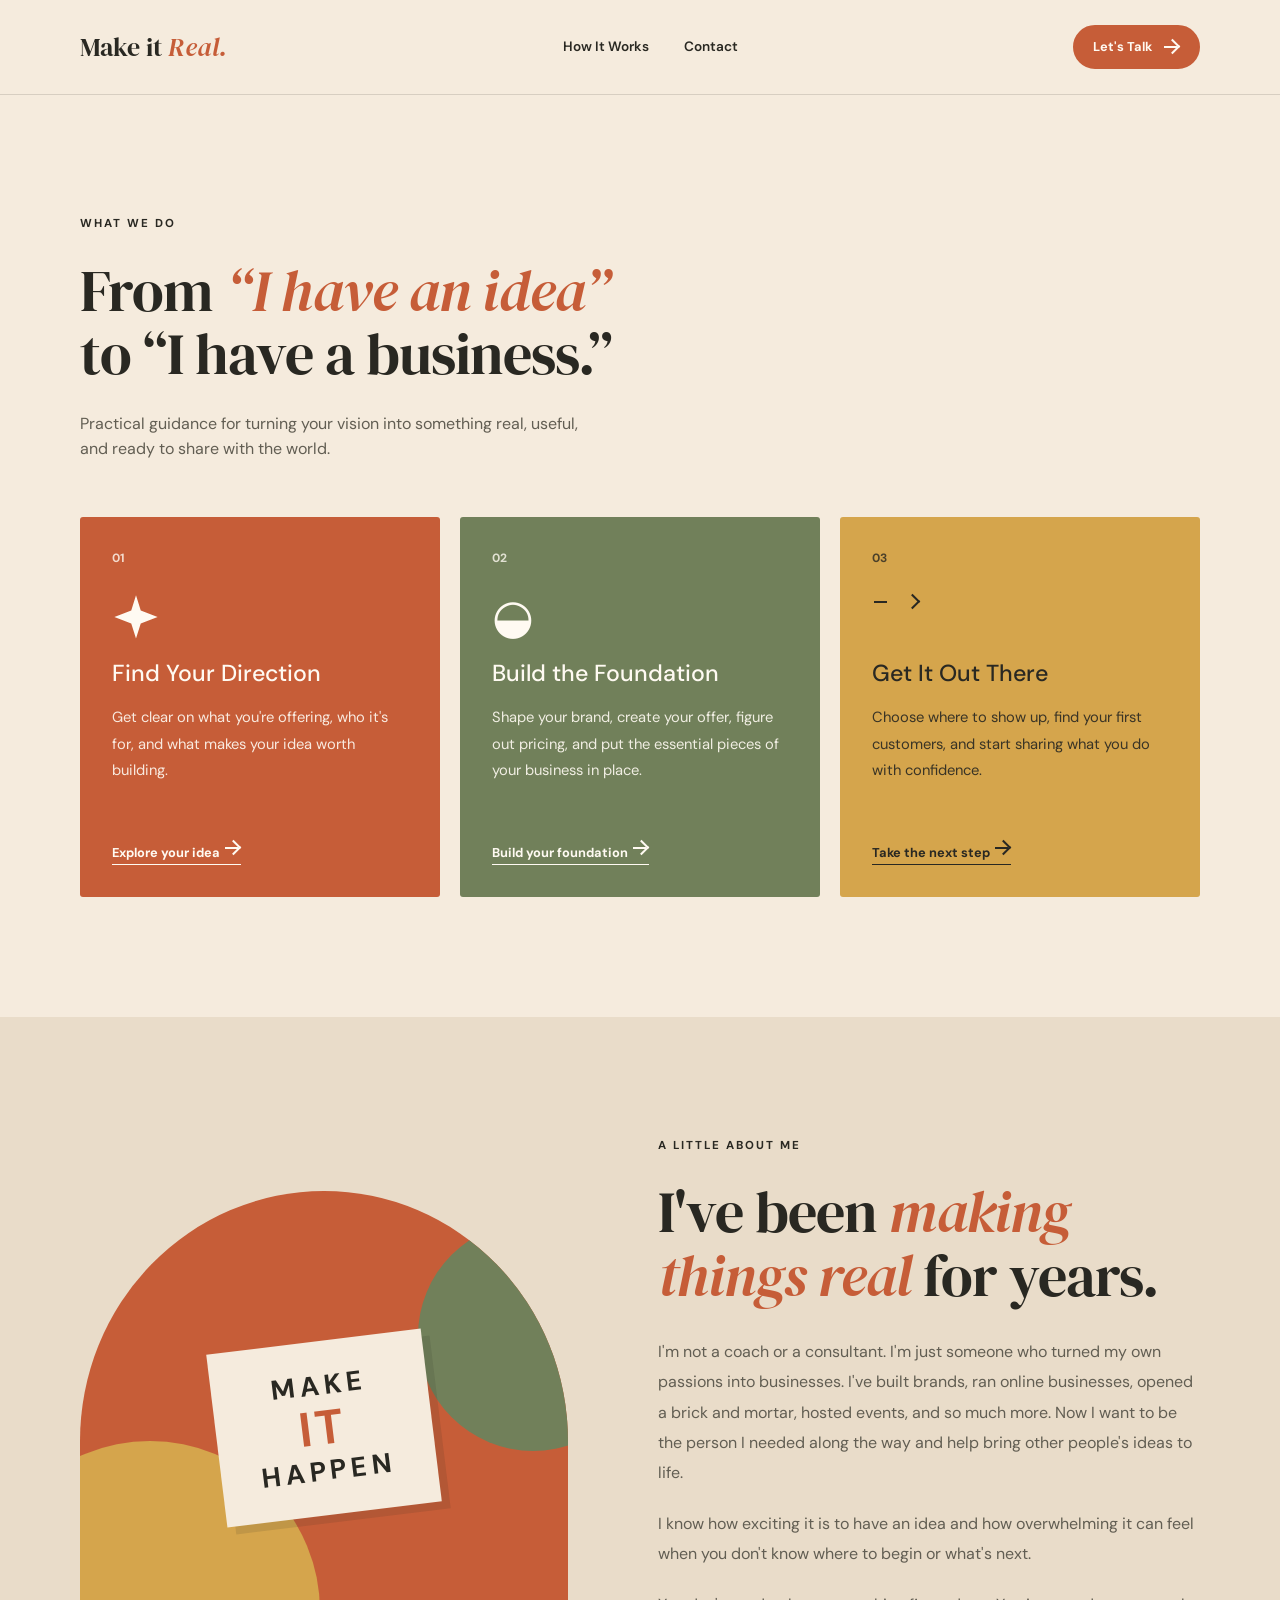
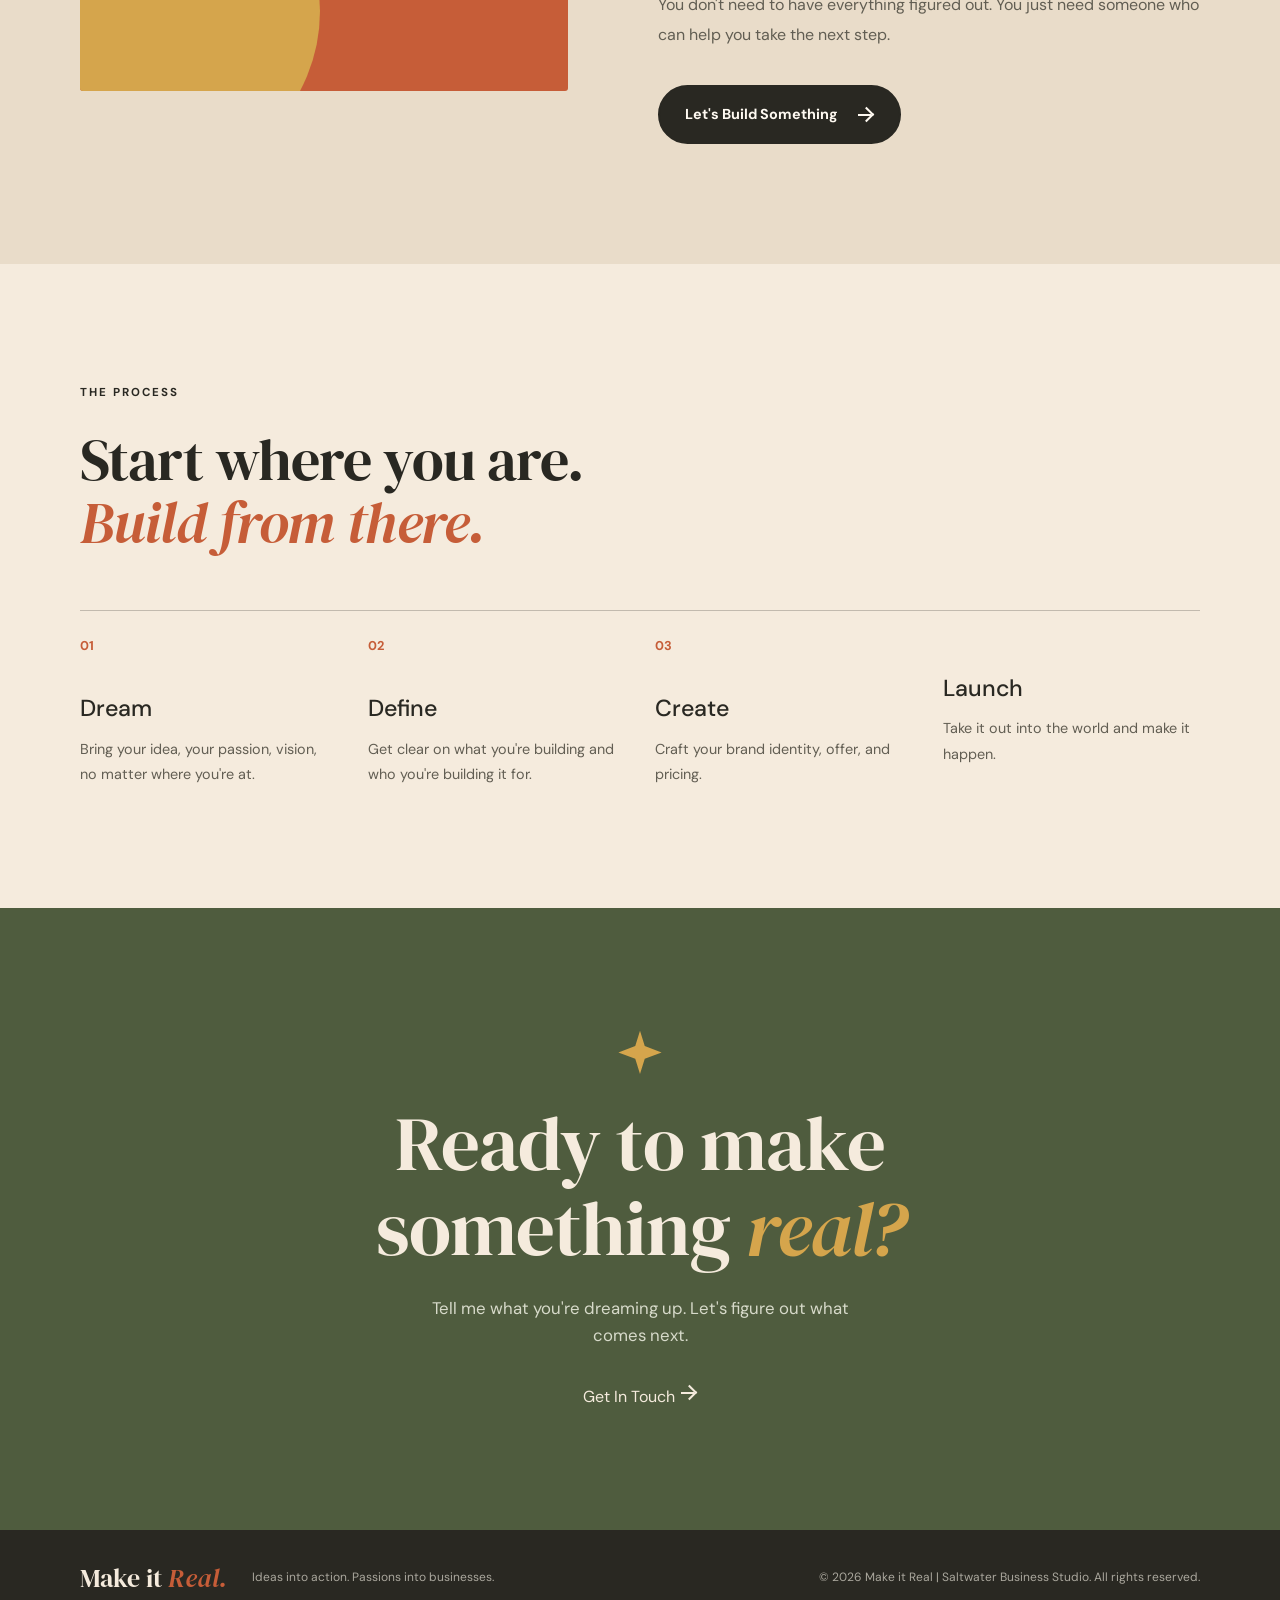
==== commit 9b335e03: "Add files via upload" ====
--- a/index.html
+++ b/index.html
@@ -31,9 +31,9 @@
         <a href="quiz.html">Contact</a>
       </nav>
 
-      <a href="quiz.html" class="button button-small">
-        Let's Talk <span>↗</span>
-      </a>
+<a href="quiz.html" class="button button-small">
+  Let's Talk <span class="button-arrow"></span>
+</a>
 
     </div>
   </header>
@@ -64,15 +64,13 @@
             with clarity, confidence, and a plan you can actually follow.
           </p>
 
-          <div class="hero-buttons">
-            <a href="quiz.html" class="button">
-              Start Making It Real <span>↗</span>
-            </a>
-
-            <a href="#how-it-works" class="text-link">
-              See how it works <span>→</span>
-            </a>
-          </div>
+  <a href="quiz.html" class="button">
+  Start Making It Real <span class="button-arrow"></span>
+</a>
+
+ <a href="#how-it-works" class="text-link">
+  See how it works <span class="text-arrow"></span>
+</a>
 
         </div>
 
@@ -85,7 +83,7 @@
 
           <div class="art-card art-card-top">
             <span class="art-label">IDEA</span>
-            <span class="art-symbol">✳</span>
+            <span class="art-symbol"></span>
           </div>
 
           <div class="art-main">
@@ -112,7 +110,7 @@
 
           <div class="art-card art-card-bottom">
             <span>SKILL</span>
-            <span>✳</span>
+            <span class="art-symbol"></span>
             <span>PASSION</span>
           </div>
 
@@ -179,7 +177,7 @@
 
           <article class="service-card service-card-orange">
             <div class="service-number">01</div>
-            <div class="service-icon">✳</div>
+            <div class="service-icon service-star"></div>
 
             <h3>Find Your Direction</h3>
 
@@ -188,8 +186,7 @@
               what makes your idea worth building.
             </p>
 
-            <a href="quiz.html" class="card-link">Explore your idea →</a>
-          </article>
+<a href="quiz.html" class="card-link">Explore your idea <span class="text-arrow"></span></a>          </article>
 
 
           <article class="service-card service-card-green">
@@ -203,13 +200,12 @@
               and put the essential pieces of your business in place.
             </p>
 
-            <a href="quiz.html" class="card-link">Build your foundation →</a>
-          </article>
+<a href="quiz.html" class="card-link">Build your foundation <span class="text-arrow"></span></a>          </article>
 
 
           <article class="service-card service-card-mustard">
             <div class="service-number">03</div>
-            <div class="service-icon">↗</div>
+            <div class="service-icon service-arrow"></div>
 
             <h3>Get It Out There</h3>
 
@@ -218,8 +214,7 @@
               and start sharing what you do with confidence.
             </p>
 
-            <a href="quiz.html" class="card-link">Take the next step →</a>
-          </article>
+<a href="quiz.html" class="card-link">Take the next step <span class="text-arrow"></span></a>          </article>
 
         </div>
 
@@ -244,7 +239,7 @@
             <span>HAPPEN</span>
           </div>
 
-          <div class="about-star">✳</div>
+          <div class="about-star"></div>
 
         </div>
 
@@ -280,7 +275,7 @@
           </p>
 
           <a href="quiz.html" class="button button-dark">
-            Let's Build Something <span>↗</span>
+            Let's Build Something <span class="button-arrow"></span>
           </a>
 
         </div>
@@ -346,7 +341,7 @@
 
       <div class="container cta-inner">
 
-        <div class="cta-star">✳</div>
+        <div class="cta-star"></div>
 
 
 
@@ -362,7 +357,7 @@
         </p>
 
         <a href="quiz.html">
-          Get In Touch <span>↗</span>
+          Get In Touch <span class="button-arrow"></span>
         </a>
 
       </div>
--- a/style.css
+++ b/style.css
@@ -433,7 +433,6 @@
 }
 
 .art-symbol {
-  font-size: 1.1rem;
   color: var(--orange);
 }
 
@@ -628,7 +627,6 @@
   position: absolute;
   bottom: 30px;
   right: 35px;
-  font-size: 4rem;
   color: var(--cream);
 }
 
@@ -704,7 +702,6 @@
 
 .cta-star {
   color: var(--mustard);
-  font-size: 3rem;
   margin-bottom: 25px;
 }
 
@@ -912,7 +909,10 @@
     margin-left: 0;
   }
 
-}/* =========================================
+}
+
+
+/* =========================================
    BUSINESS DISCOVERY / QUIZ
    ========================================= */
 
@@ -986,7 +986,6 @@
 
 .note-star {
   color: var(--orange);
-  font-size: 1rem;
 }
 
 
@@ -1340,7 +1339,7 @@
 }
 
 .submit-arrow {
-  font-size: 1.5rem;
+  flex-shrink: 0;
 }
 
 .form-footnote {
@@ -1434,6 +1433,8 @@
   }
 
 }
+
+
 /* =========================================
    QUIZ PAGE
    ========================================= */
@@ -1461,12 +1462,23 @@
 }
 
 .quiz-hero::after {
-  content: "✳";
+  content: "";
   position: absolute;
   right: 9%;
   top: 90px;
-  color: var(--mustard);
-  font-size: 3rem;
+  width: 3rem;
+  height: 3rem;
+  background: var(--mustard);
+  clip-path: polygon(
+    50% 0%,
+    61% 35%,
+    100% 50%,
+    61% 65%,
+    50% 100%,
+    39% 65%,
+    0% 50%,
+    39% 35%
+  );
 }
 
 .quiz-hero-inner {
@@ -1511,7 +1523,6 @@
 
 .quiz-note span {
   color: var(--orange);
-  font-size: 1.1rem;
 }
 
 .quiz-discovery {
@@ -1531,7 +1542,8 @@
   .quiz-hero::after {
     right: 5%;
     top: 40px;
-    font-size: 2rem;
+    width: 2rem;
+    height: 2rem;
   }
 
   .quiz-hero h1 {
@@ -1549,7 +1561,6 @@
 
 .success-star {
   color: var(--mustard);
-  font-size: 3rem;
   margin-bottom: 20px;
 }
 
@@ -1569,4 +1580,169 @@
 .discovery-submit:disabled {
   opacity: 0.7;
   cursor: wait;
+}
+
+
+/* =========================================
+   CSS DRAWN DECORATIVE SYMBOLS
+   ========================================= */
+
+.button-arrow,
+.text-arrow,
+.back-arrow,
+.submit-arrow,
+.choice-arrow,
+.service-arrow {
+  position: relative;
+  display: inline-block;
+  width: 18px;
+  height: 18px;
+  flex-shrink: 0;
+}
+
+.button-arrow::before,
+.text-arrow::before,
+.submit-arrow::before,
+.choice-arrow::before,
+.service-arrow::before {
+  content: "";
+  position: absolute;
+  width: 9px;
+  height: 9px;
+  border-top: 2px solid currentColor;
+  border-right: 2px solid currentColor;
+  top: 3px;
+  right: 2px;
+  transform: rotate(45deg);
+}
+
+.button-arrow::after,
+.text-arrow::after,
+.submit-arrow::after,
+.choice-arrow::after,
+.service-arrow::after {
+  content: "";
+  position: absolute;
+  width: 13px;
+  height: 2px;
+  background: currentColor;
+  top: 8px;
+  left: 2px;
+}
+
+.back-arrow::before {
+  content: "";
+  position: absolute;
+  width: 9px;
+  height: 9px;
+  border-top: 2px solid currentColor;
+  border-right: 2px solid currentColor;
+  top: 3px;
+  left: 2px;
+  transform: rotate(-135deg);
+}
+
+.back-arrow::after {
+  content: "";
+  position: absolute;
+  width: 13px;
+  height: 2px;
+  background: currentColor;
+  top: 8px;
+  right: 2px;
+}
+
+.art-symbol,
+.about-star,
+.cta-star,
+.note-star,
+.success-star,
+.choice-star,
+.service-star {
+  position: relative;
+  display: inline-block;
+  width: 1em;
+  height: 1em;
+  flex-shrink: 0;
+}
+
+.art-symbol::before,
+.about-star::before,
+.cta-star::before,
+.note-star::before,
+.success-star::before,
+.choice-star::before,
+.service-star::before {
+  content: "";
+  position: absolute;
+  inset: 5%;
+  background: currentColor;
+  clip-path: polygon(
+    50% 0%,
+    61% 35%,
+    100% 50%,
+    61% 65%,
+    50% 100%,
+    39% 65%,
+    0% 50%,
+    39% 35%
+  );
+}
+
+.art-symbol {
+  font-size: 1.1rem;
+}
+
+.service-star {
+  font-size: 3rem;
+}
+
+.about-star {
+  font-size: 4rem;
+}
+
+.cta-star {
+  font-size: 3rem;
+}
+
+.note-star {
+  font-size: 1rem;
+}
+
+.success-star {
+  font-size: 3rem;
+}
+
+.choice-star {
+  font-size: 1.6rem;
+}
+
+.button-arrow {
+  width: 18px;
+  height: 18px;
+}
+
+.text-arrow {
+  width: 18px;
+  height: 18px;
+}
+
+.back-arrow {
+  width: 18px;
+  height: 18px;
+}
+
+.submit-arrow {
+  width: 22px;
+  height: 22px;
+}
+
+.choice-arrow {
+  width: 22px;
+  height: 22px;
+}
+
+.service-arrow {
+  width: 3rem;
+  height: 3rem;
 }
